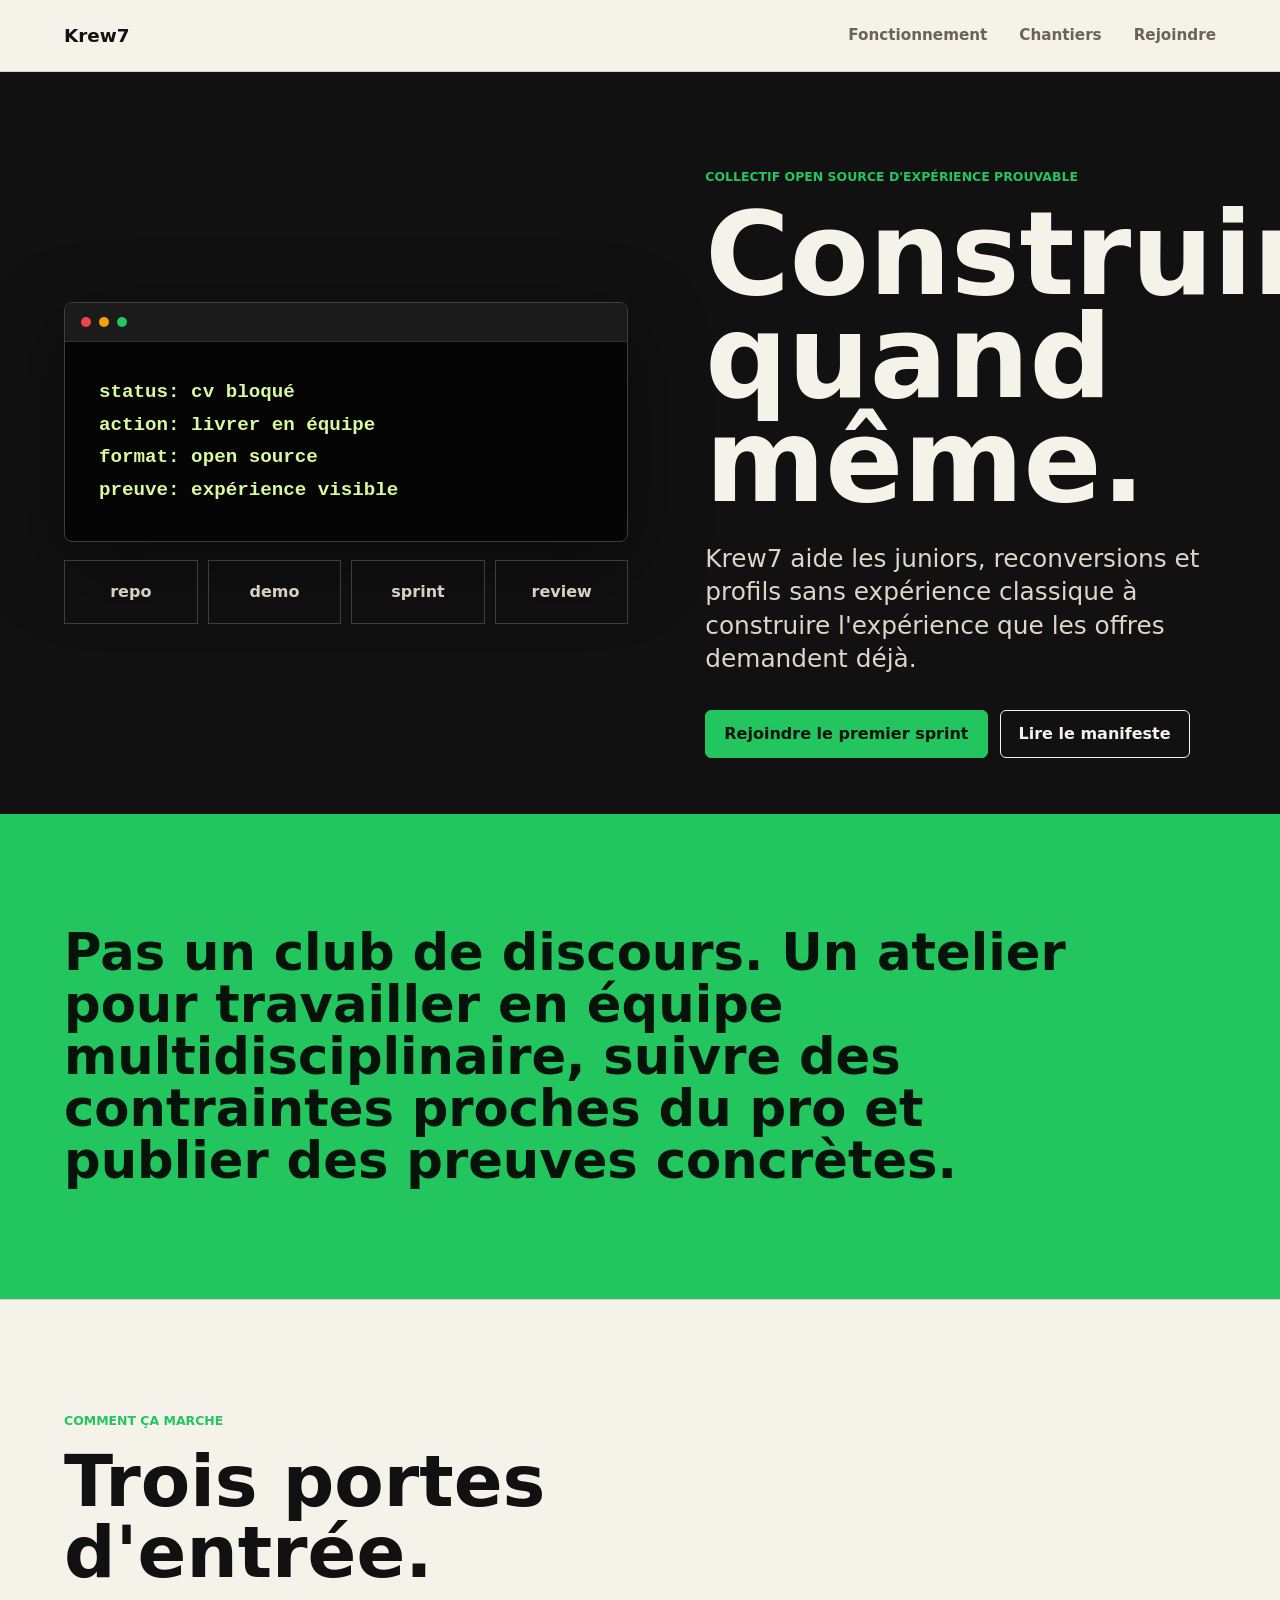
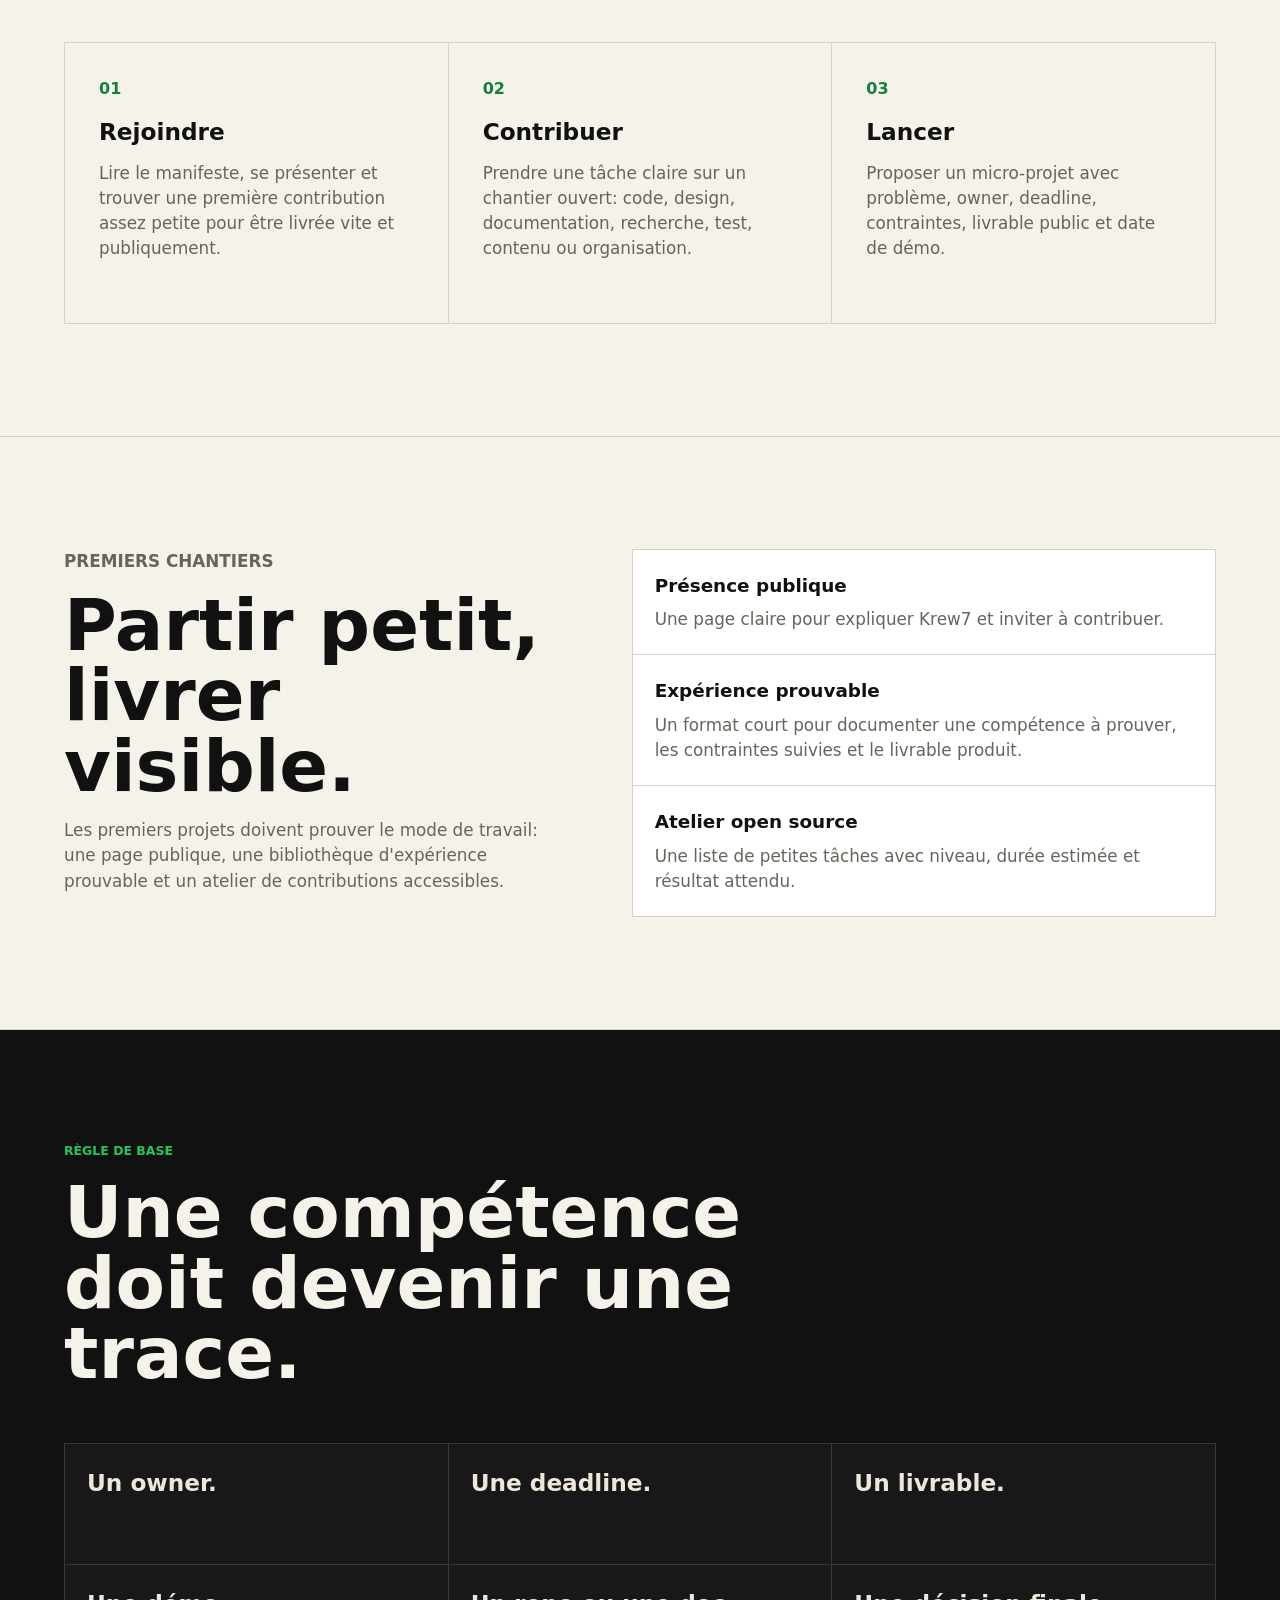
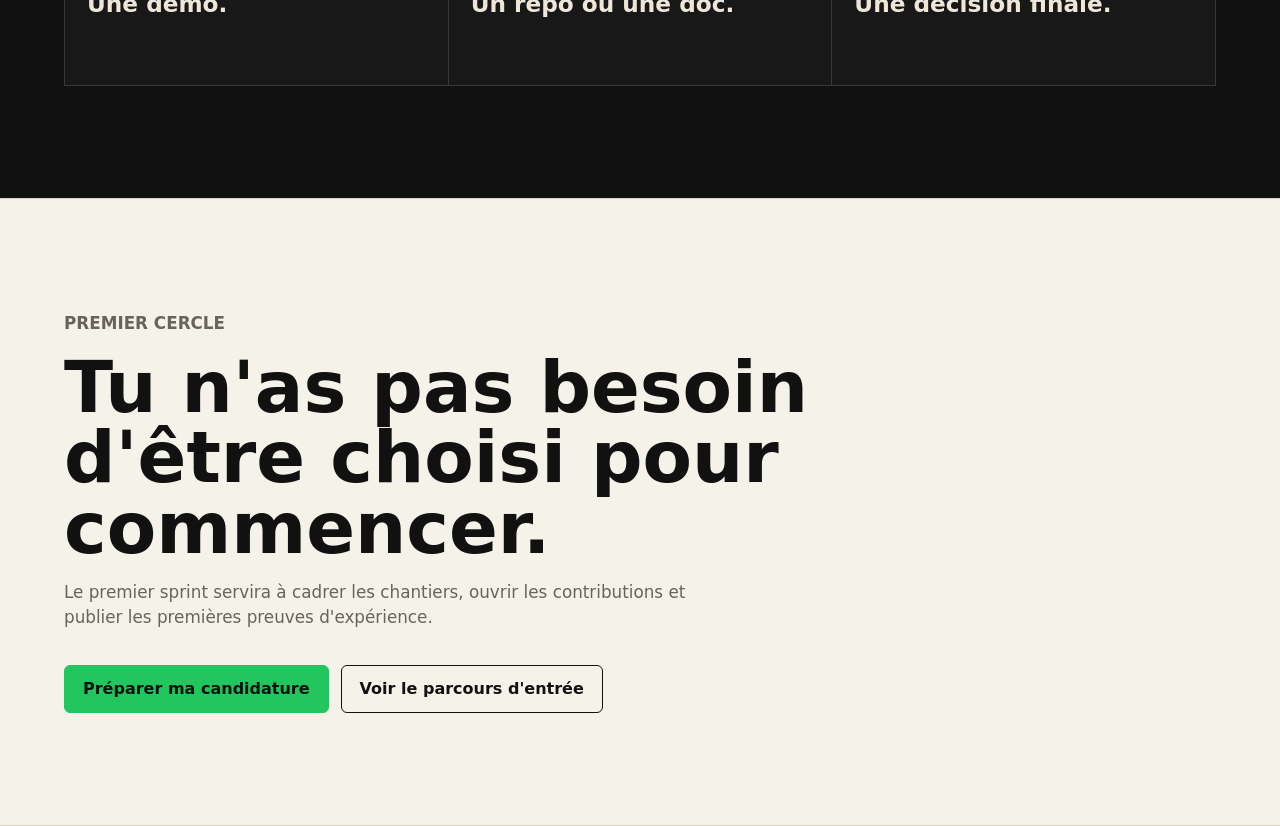
==== index.html @ 2baeda58 "Deploy Krew7 site" ====
<!doctype html>
<html lang="fr">
  <head>
    <meta charset="utf-8">
    <meta name="viewport" content="width=device-width, initial-scale=1">
    <title>Krew7 - Construire quand même</title>
    <meta
      name="description"
      content="Krew7 aide les juniors, reconversions et profils sans expérience classique à créer une expérience prouvable avec des projets open source visibles."
    >
    <meta name="theme-color" content="#22C55E">
    <meta property="og:type" content="website">
    <meta property="og:title" content="Krew7 - Construire quand même">
    <meta property="og:description" content="Créer l'expérience que les offres demandent déjà, avec des projets open source visibles.">
    <meta property="og:image" content="./assets/og-krew7.svg">
    <meta name="twitter:card" content="summary_large_image">
    <meta name="twitter:title" content="Krew7 - Construire quand même">
    <meta name="twitter:description" content="De CV refusé à expérience prouvée.">
    <meta name="twitter:image" content="./assets/og-krew7.svg">
    <link rel="manifest" href="./site.webmanifest">
    <link rel="stylesheet" href="./styles.css">
  </head>
  <body>
    <header class="site-header">
      <a class="brand" href="./index.html" aria-label="Krew7 accueil">Krew7</a>
      <nav class="nav" aria-label="Navigation principale">
        <a href="#fonctionnement">Fonctionnement</a>
        <a href="#chantiers">Chantiers</a>
        <a href="#rejoindre">Rejoindre</a>
      </nav>
    </header>

    <main>
      <section class="hero" aria-labelledby="hero-title">
        <div class="hero-visual" aria-hidden="true">
          <div class="terminal-window">
            <div class="terminal-bar">
              <span></span>
              <span></span>
              <span></span>
            </div>
            <pre><code>status: cv bloqué
action: livrer en équipe
format: open source
preuve: expérience visible</code></pre>
          </div>
          <div class="proof-strip">
            <span>repo</span>
            <span>demo</span>
            <span>sprint</span>
            <span>review</span>
          </div>
        </div>

        <div class="hero-copy">
          <p class="eyebrow">Collectif open source d'expérience prouvable</p>
          <h1 id="hero-title">Construire quand même.</h1>
          <p class="lead">
            Krew7 aide les juniors, reconversions et profils sans expérience classique à construire l'expérience que les offres demandent déjà.
          </p>
          <div class="hero-actions" aria-label="Actions principales">
            <a class="button primary" href="./join.html">Rejoindre le premier sprint</a>
            <a class="button secondary" href="./MANIFESTE.md">Lire le manifeste</a>
          </div>
        </div>
      </section>

      <section class="section intro" aria-label="Intention">
        <p>
          Pas un club de discours. Un atelier pour travailler en équipe multidisciplinaire, suivre des contraintes proches du pro et publier des preuves concrètes.
        </p>
      </section>

      <section class="section" id="fonctionnement" aria-labelledby="fonctionnement-title">
        <div class="section-heading">
          <p class="eyebrow">Comment ça marche</p>
          <h2 id="fonctionnement-title">Trois portes d'entrée.</h2>
        </div>
        <div class="three-columns">
          <article>
            <span class="step">01</span>
            <h3>Rejoindre</h3>
            <p>Lire le manifeste, se présenter et trouver une première contribution assez petite pour être livrée vite et publiquement.</p>
          </article>
          <article>
            <span class="step">02</span>
            <h3>Contribuer</h3>
            <p>Prendre une tâche claire sur un chantier ouvert: code, design, documentation, recherche, test, contenu ou organisation.</p>
          </article>
          <article>
            <span class="step">03</span>
            <h3>Lancer</h3>
            <p>Proposer un micro-projet avec problème, owner, deadline, contraintes, livrable public et date de démo.</p>
          </article>
        </div>
      </section>

      <section class="section split" id="chantiers" aria-labelledby="chantiers-title">
        <div>
          <p class="eyebrow">Premiers chantiers</p>
          <h2 id="chantiers-title">Partir petit, livrer visible.</h2>
          <p>
            Les premiers projets doivent prouver le mode de travail: une page publique, une bibliothèque d'expérience prouvable et un atelier de contributions accessibles.
          </p>
        </div>
        <ul class="work-list">
          <li>
            <strong>Présence publique</strong>
            <span>Une page claire pour expliquer Krew7 et inviter à contribuer.</span>
          </li>
          <li>
            <strong>Expérience prouvable</strong>
            <span>Un format court pour documenter une compétence à prouver, les contraintes suivies et le livrable produit.</span>
          </li>
          <li>
            <strong>Atelier open source</strong>
            <span>Une liste de petites tâches avec niveau, durée estimée et résultat attendu.</span>
          </li>
        </ul>
      </section>

      <section class="section rules" aria-labelledby="rules-title">
        <div class="section-heading">
          <p class="eyebrow">Règle de base</p>
          <h2 id="rules-title">Une compétence doit devenir une trace.</h2>
        </div>
        <div class="rule-grid">
          <p>Un owner.</p>
          <p>Une deadline.</p>
          <p>Un livrable.</p>
          <p>Une démo.</p>
          <p>Un repo ou une doc.</p>
          <p>Une décision finale.</p>
        </div>
      </section>

      <section class="section cta" id="rejoindre" aria-labelledby="cta-title">
        <p class="eyebrow">Premier cercle</p>
        <h2 id="cta-title">Tu n'as pas besoin d'être choisi pour commencer.</h2>
        <p>
          Le premier sprint servira à cadrer les chantiers, ouvrir les contributions et publier les premières preuves d'expérience.
        </p>
        <div class="cta-actions">
          <a class="button primary" href="./join.html">Préparer ma candidature</a>
          <a class="button secondary" href="./ONBOARDING.md">Voir le parcours d'entrée</a>
        </div>
      </section>
    </main>
  </body>
</html>
---- styles.css ----
:root {
  color-scheme: light;
  --ink: #111111;
  --paper: #f5f2ea;
  --muted: #68645c;
  --line: #d8d2c3;
  --signal: #22c55e;
  --signal-dark: #15803d;
  --white: #ffffff;
}

* {
  box-sizing: border-box;
}

html {
  scroll-behavior: smooth;
}

body {
  margin: 0;
  background: var(--paper);
  color: var(--ink);
  font-family: Inter, ui-sans-serif, system-ui, -apple-system, BlinkMacSystemFont, "Segoe UI", sans-serif;
  font-size: 16px;
  line-height: 1.5;
}

a {
  color: inherit;
  text-decoration: none;
}

.site-header {
  position: sticky;
  top: 0;
  z-index: 10;
  display: flex;
  align-items: center;
  justify-content: space-between;
  gap: 24px;
  min-height: 72px;
  padding: 18px clamp(20px, 5vw, 64px);
  background: color-mix(in srgb, var(--paper) 92%, transparent);
  border-bottom: 1px solid var(--line);
  backdrop-filter: blur(18px);
}

.brand {
  font-size: 1.15rem;
  font-weight: 800;
  letter-spacing: 0;
}

.nav {
  display: flex;
  align-items: center;
  gap: clamp(14px, 3vw, 32px);
  color: var(--muted);
  font-size: 0.95rem;
  font-weight: 650;
}

.nav a:hover {
  color: var(--ink);
}

.hero {
  display: grid;
  grid-template-columns: minmax(0, 1.05fr) minmax(320px, 0.95fr);
  gap: clamp(28px, 6vw, 80px);
  align-items: center;
  min-height: calc(86svh - 72px);
  padding: clamp(44px, 8vw, 96px) clamp(20px, 5vw, 64px) clamp(28px, 5vw, 56px);
  background: var(--ink);
  color: var(--paper);
}

.hero-copy {
  max-width: 720px;
}

.eyebrow {
  margin: 0 0 16px;
  color: var(--signal);
  font-size: 0.78rem;
  font-weight: 800;
  letter-spacing: 0;
  text-transform: uppercase;
}

h1,
h2,
h3,
p {
  overflow-wrap: anywhere;
}

h1 {
  max-width: 820px;
  margin: 0;
  font-size: clamp(4.4rem, 9vw, 7.25rem);
  line-height: 0.9;
  letter-spacing: 0;
  overflow-wrap: normal;
}

h2 {
  max-width: 760px;
  margin: 0;
  font-size: clamp(2.2rem, 6vw, 4.5rem);
  line-height: 0.98;
  letter-spacing: 0;
}

h3 {
  margin: 18px 0 10px;
  font-size: 1.45rem;
  line-height: 1.1;
  letter-spacing: 0;
}

.lead {
  max-width: 660px;
  margin: 28px 0 0;
  color: #ddd6c8;
  font-size: clamp(1.2rem, 2vw, 1.55rem);
  line-height: 1.35;
}

.hero-actions,
.cta-actions {
  display: flex;
  flex-wrap: wrap;
  gap: 12px;
  margin-top: 34px;
}

.button {
  display: inline-flex;
  align-items: center;
  justify-content: center;
  min-height: 48px;
  padding: 0 18px;
  border: 1px solid currentColor;
  border-radius: 6px;
  font-weight: 800;
  line-height: 1;
}

.button.primary {
  background: var(--signal);
  border-color: var(--signal);
  color: #06130b;
}

.button.primary:hover {
  background: #4ade80;
  border-color: #4ade80;
}

.button.secondary {
  color: inherit;
}

.button.secondary:hover {
  background: color-mix(in srgb, currentColor 10%, transparent);
}

.hero-visual {
  display: grid;
  gap: 18px;
  align-content: center;
  min-height: 420px;
}

.terminal-window {
  overflow: hidden;
  border: 1px solid #3f3f3f;
  border-radius: 8px;
  background: #050505;
  box-shadow: 0 24px 80px rgba(0, 0, 0, 0.42);
}

.terminal-bar {
  display: flex;
  gap: 8px;
  padding: 14px 16px;
  background: #1b1b1b;
  border-bottom: 1px solid #333333;
}

.terminal-bar span {
  width: 10px;
  height: 10px;
  border-radius: 50%;
  background: #ef4444;
}

.terminal-bar span:nth-child(2) {
  background: #f59e0b;
}

.terminal-bar span:nth-child(3) {
  background: var(--signal);
}

pre {
  margin: 0;
  padding: clamp(18px, 4vw, 34px);
  white-space: pre-wrap;
  color: #d9f99d;
  font: 700 clamp(0.95rem, 2vw, 1.2rem) / 1.7 "SFMono-Regular", Consolas, "Liberation Mono", monospace;
}

.proof-strip {
  display: grid;
  grid-template-columns: repeat(4, minmax(0, 1fr));
  gap: 10px;
}

.proof-strip span {
  display: flex;
  align-items: center;
  justify-content: center;
  min-height: 64px;
  border: 1px solid #3d3d3d;
  color: #d7d1c4;
  font-weight: 800;
}

.section {
  padding: clamp(56px, 9vw, 112px) clamp(20px, 5vw, 64px);
  border-bottom: 1px solid var(--line);
}

.intro {
  background: var(--signal);
  color: #06130b;
}

.intro p {
  max-width: 1040px;
  margin: 0;
  font-size: clamp(1.8rem, 4vw, 4rem);
  font-weight: 850;
  line-height: 1.02;
  letter-spacing: 0;
}

.section-heading {
  margin-bottom: clamp(28px, 5vw, 54px);
}

.three-columns {
  display: grid;
  grid-template-columns: repeat(3, minmax(0, 1fr));
  gap: 1px;
  background: var(--line);
  border: 1px solid var(--line);
}

.three-columns article {
  min-height: 280px;
  padding: clamp(22px, 4vw, 34px);
  background: var(--paper);
}

.step {
  color: var(--signal-dark);
  font-weight: 900;
}

.three-columns p,
.split p,
.work-list span,
.cta p {
  color: var(--muted);
  font-size: 1.05rem;
}

.split {
  display: grid;
  grid-template-columns: minmax(0, 0.9fr) minmax(320px, 1.1fr);
  gap: clamp(34px, 7vw, 96px);
  align-items: start;
}

.work-list {
  display: grid;
  gap: 1px;
  margin: 0;
  padding: 0;
  list-style: none;
  background: var(--line);
  border: 1px solid var(--line);
}

.work-list li {
  display: grid;
  gap: 8px;
  padding: 22px;
  background: var(--white);
}

.work-list strong {
  font-size: 1.15rem;
}

.rules {
  background: var(--ink);
  color: var(--paper);
}

.rule-grid {
  display: grid;
  grid-template-columns: repeat(3, minmax(0, 1fr));
  gap: 1px;
  background: #393939;
  border: 1px solid #393939;
}

.rule-grid p {
  min-height: 120px;
  margin: 0;
  padding: 22px;
  background: #181818;
  color: #eee7d9;
  font-size: clamp(1.1rem, 2vw, 1.45rem);
  font-weight: 850;
}

.cta {
  background: var(--paper);
}

.cta p {
  max-width: 680px;
}

.page-hero {
  padding: clamp(52px, 9vw, 120px) clamp(20px, 5vw, 64px);
  background: var(--ink);
  color: var(--paper);
}

.page-hero h1 {
  max-width: 920px;
}

.form-section,
.application-output {
  display: grid;
  grid-template-columns: minmax(0, 0.8fr) minmax(320px, 1.2fr);
  gap: clamp(28px, 6vw, 80px);
  padding: clamp(56px, 9vw, 112px) clamp(20px, 5vw, 64px);
  border-bottom: 1px solid var(--line);
}

.form-section p,
.application-output p {
  color: var(--muted);
  font-size: 1.05rem;
}

.join-form,
.output-panel {
  display: grid;
  gap: 16px;
}

.join-form label {
  display: grid;
  gap: 8px;
  color: var(--ink);
  font-weight: 800;
}

.join-form input,
.join-form select,
.join-form textarea,
.output-panel textarea {
  width: 100%;
  border: 1px solid var(--line);
  border-radius: 6px;
  background: var(--white);
  color: var(--ink);
  font: inherit;
  line-height: 1.45;
}

.join-form input,
.join-form select {
  min-height: 46px;
  padding: 0 12px;
}

.join-form textarea,
.output-panel textarea {
  padding: 12px;
  resize: vertical;
}

.checkbox-label {
  grid-template-columns: 22px minmax(0, 1fr);
  align-items: start;
  color: var(--muted);
  font-weight: 700;
}

.checkbox-label input {
  width: 18px;
  min-height: 18px;
  margin-top: 3px;
}

.output-panel textarea {
  min-height: 360px;
  font-family: "SFMono-Regular", Consolas, "Liberation Mono", monospace;
  font-size: 0.92rem;
}

.copy-status {
  min-height: 1.5em;
  margin: 0;
}

@media (max-width: 860px) {
  .site-header {
    position: static;
    align-items: flex-start;
    flex-direction: column;
    min-height: auto;
  }

  .nav {
    width: 100%;
    justify-content: flex-start;
    flex-wrap: wrap;
    gap: 10px;
    font-size: 0.84rem;
  }

  .hero,
  .split,
  .form-section,
  .application-output {
    grid-template-columns: 1fr;
  }

  .hero {
    min-height: auto;
  }

  .hero-visual {
    order: 2;
    min-height: auto;
  }

  h1 {
    font-size: clamp(3.4rem, 17vw, 5.4rem);
  }

  .three-columns,
  .rule-grid {
    grid-template-columns: 1fr;
  }

  .proof-strip {
    grid-template-columns: repeat(2, minmax(0, 1fr));
  }
}

@media (max-width: 480px) {
  .hero-actions .button,
  .cta-actions .button {
    width: 100%;
  }

  .hero {
    padding-top: 40px;
    padding-bottom: 28px;
  }

  .hero-visual {
    gap: 10px;
  }

  .terminal-bar {
    padding: 10px 14px;
  }

  .proof-strip {
    display: none;
  }

  pre {
    padding: 14px 16px;
    font-size: 0.72rem;
    line-height: 1.55;
  }
}
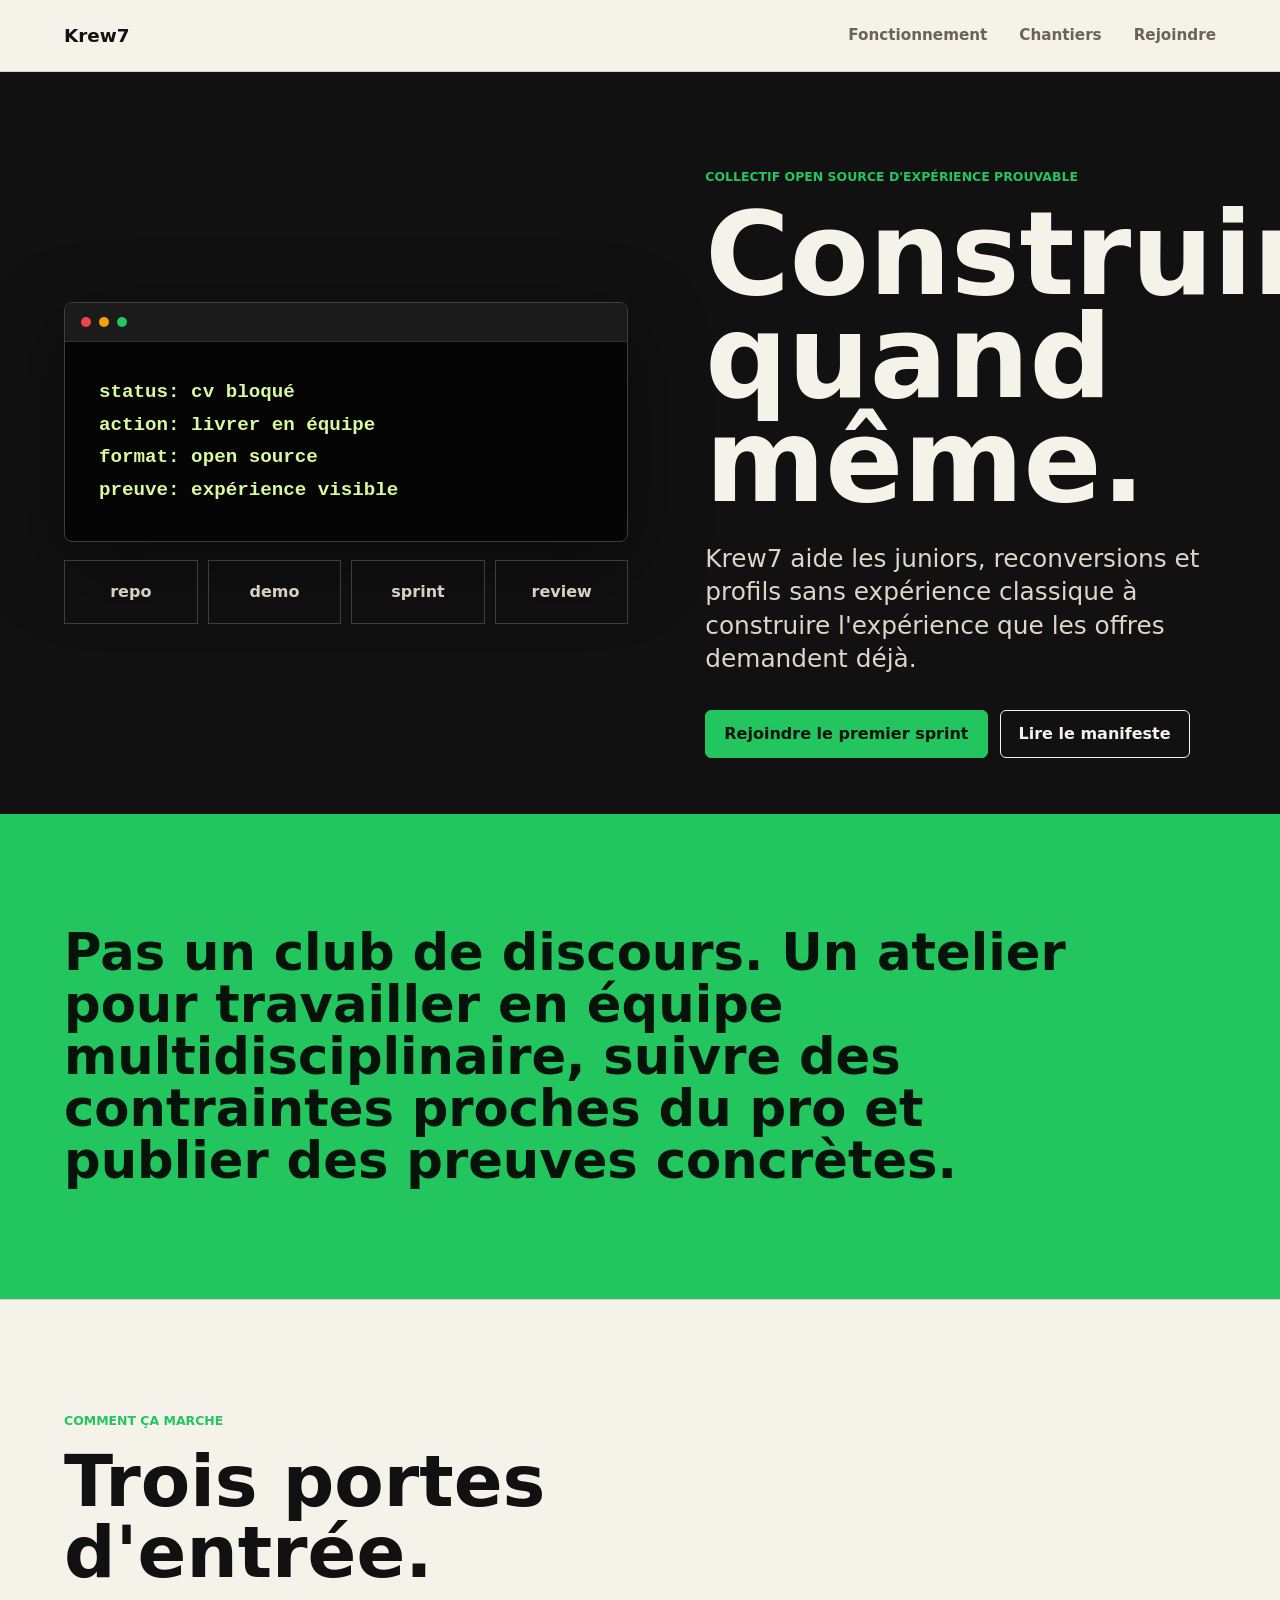
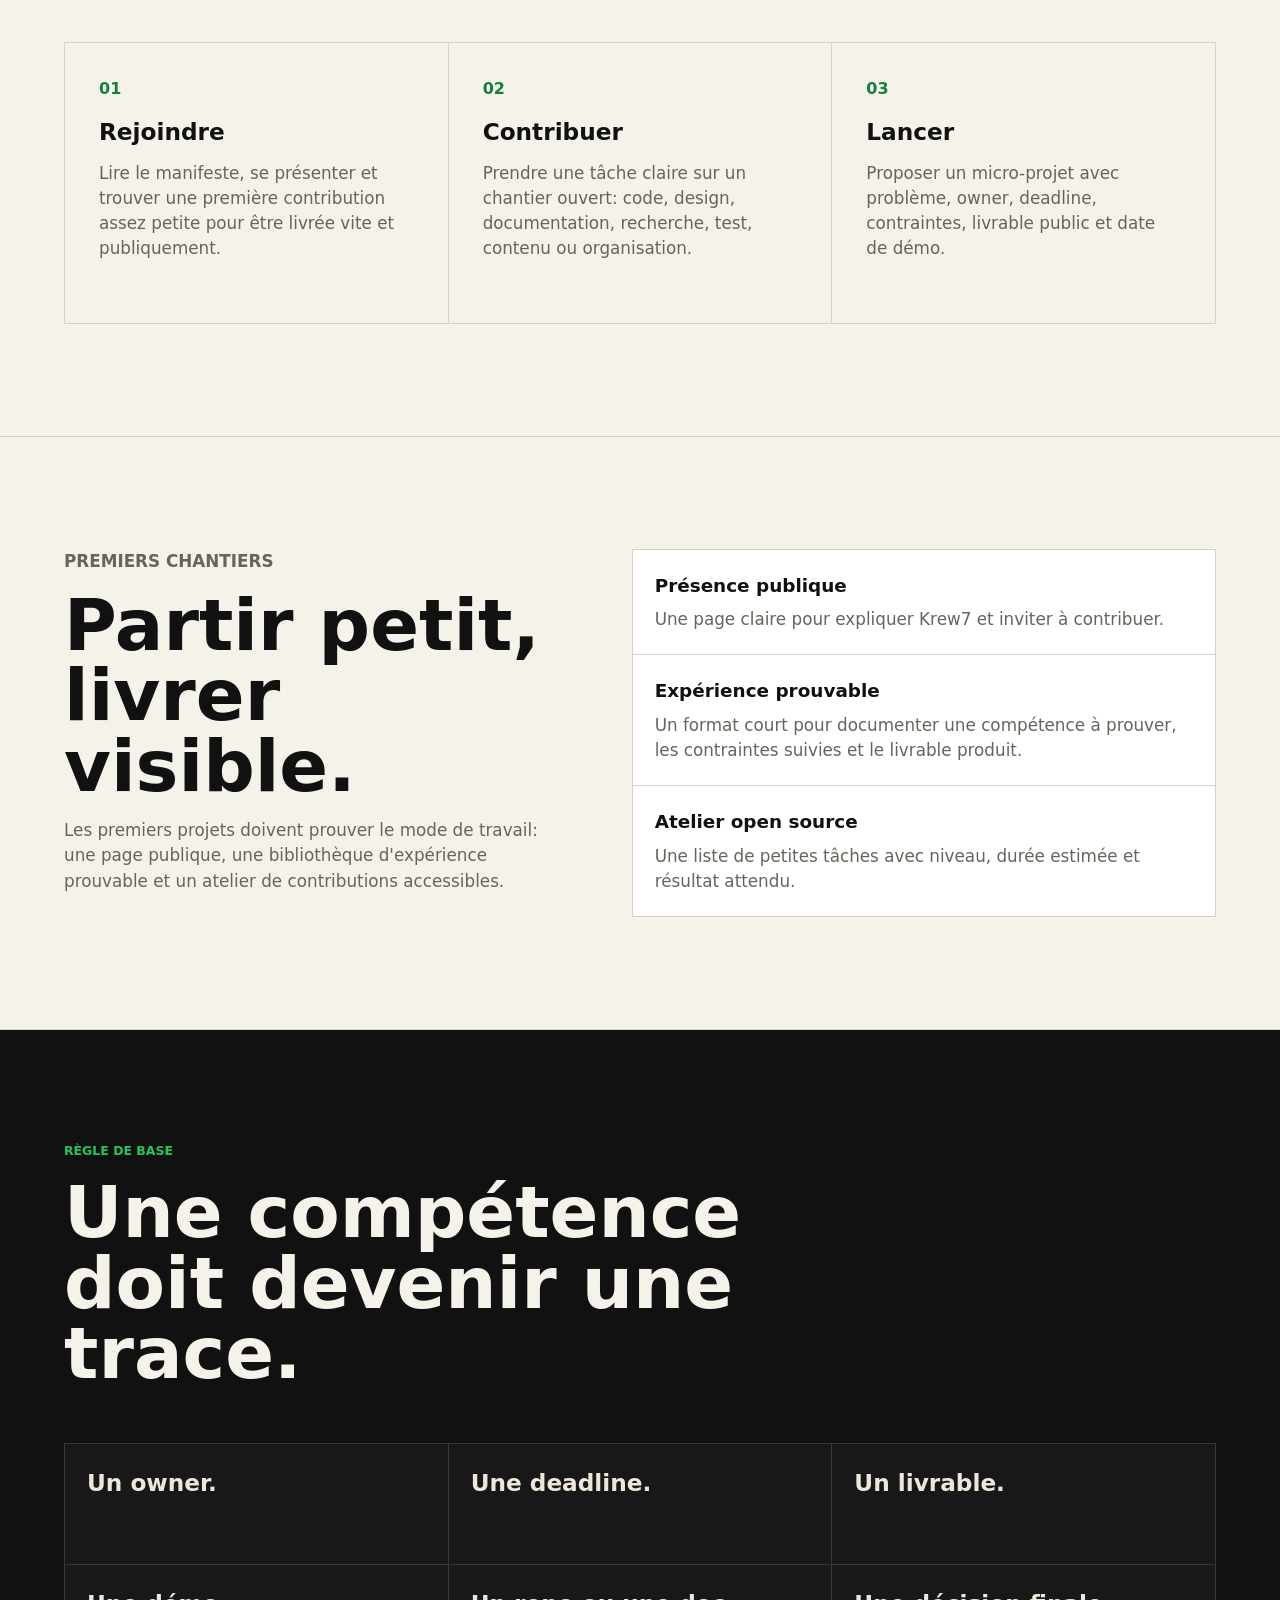
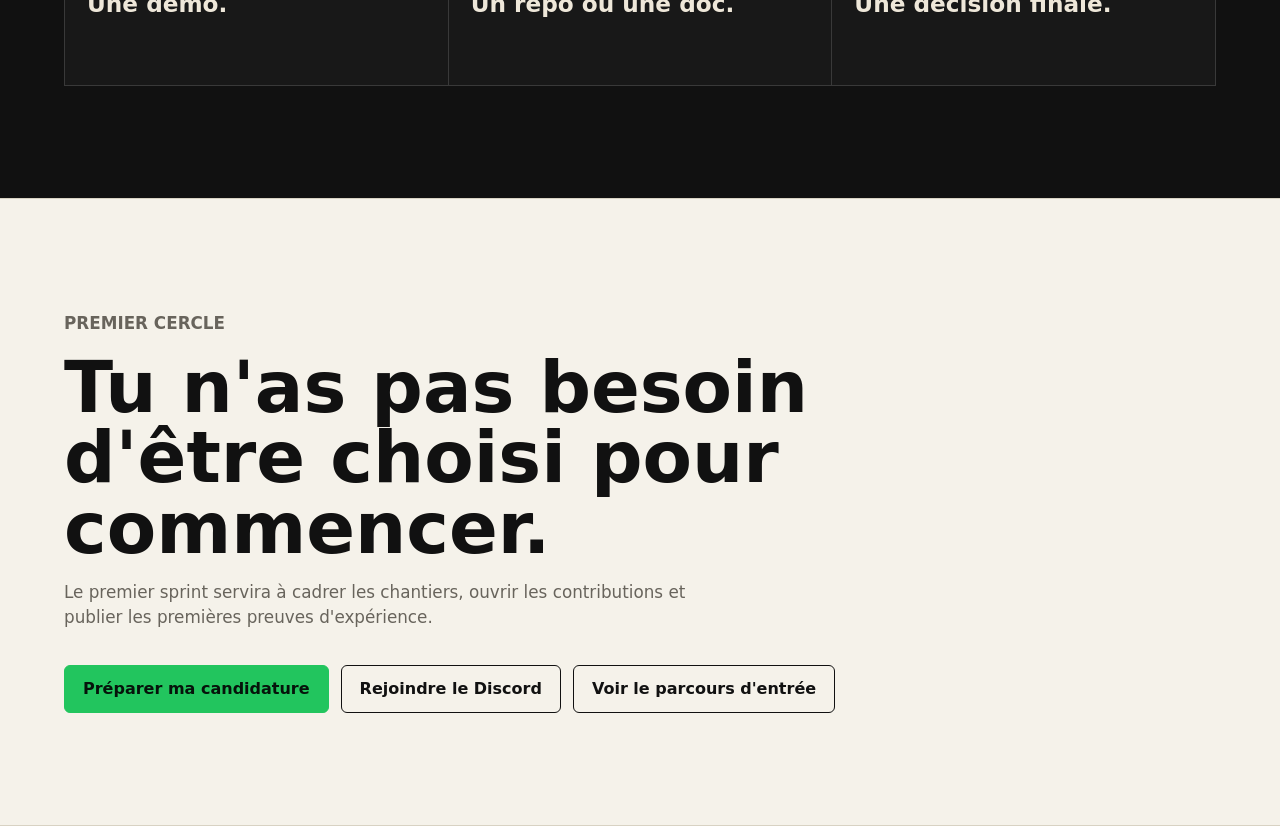
==== commit 2a659152: "Add Discord invite links" ====
--- a/index.html
+++ b/index.html
@@ -142,6 +142,7 @@
         </p>
         <div class="cta-actions">
           <a class="button primary" href="./join.html">Préparer ma candidature</a>
+          <a class="button secondary" href="https://discord.gg/ajAgnNHJY">Rejoindre le Discord</a>
           <a class="button secondary" href="./ONBOARDING.md">Voir le parcours d'entrée</a>
         </div>
       </section>
--- a/styles.css
+++ b/styles.css
@@ -167,6 +167,11 @@
   background: color-mix(in srgb, currentColor 10%, transparent);
 }
 
+.button[aria-disabled="true"] {
+  cursor: not-allowed;
+  opacity: 0.58;
+}
+
 .hero-visual {
   display: grid;
   gap: 18px;
@@ -367,6 +372,12 @@
 .output-panel {
   display: grid;
   gap: 16px;
+}
+
+.output-actions {
+  display: flex;
+  flex-wrap: wrap;
+  gap: 12px;
 }
 
 .join-form label {
